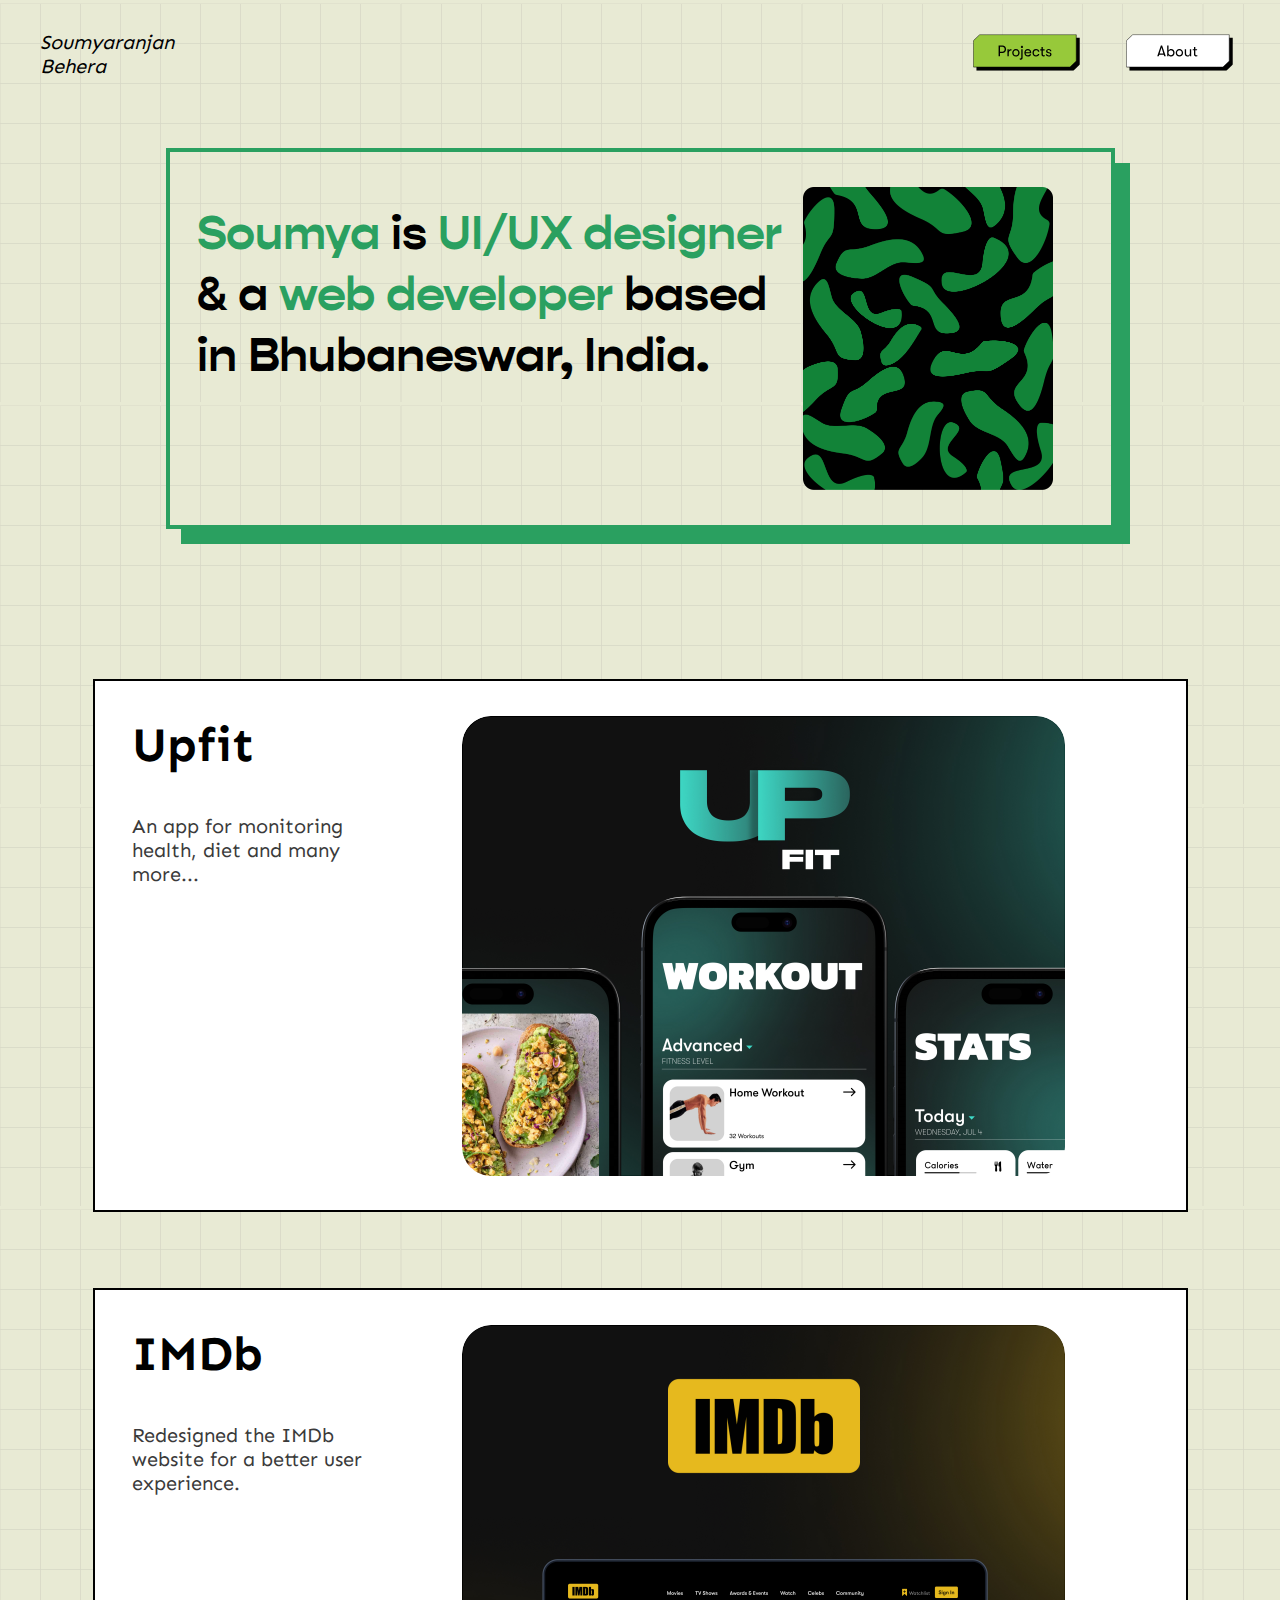
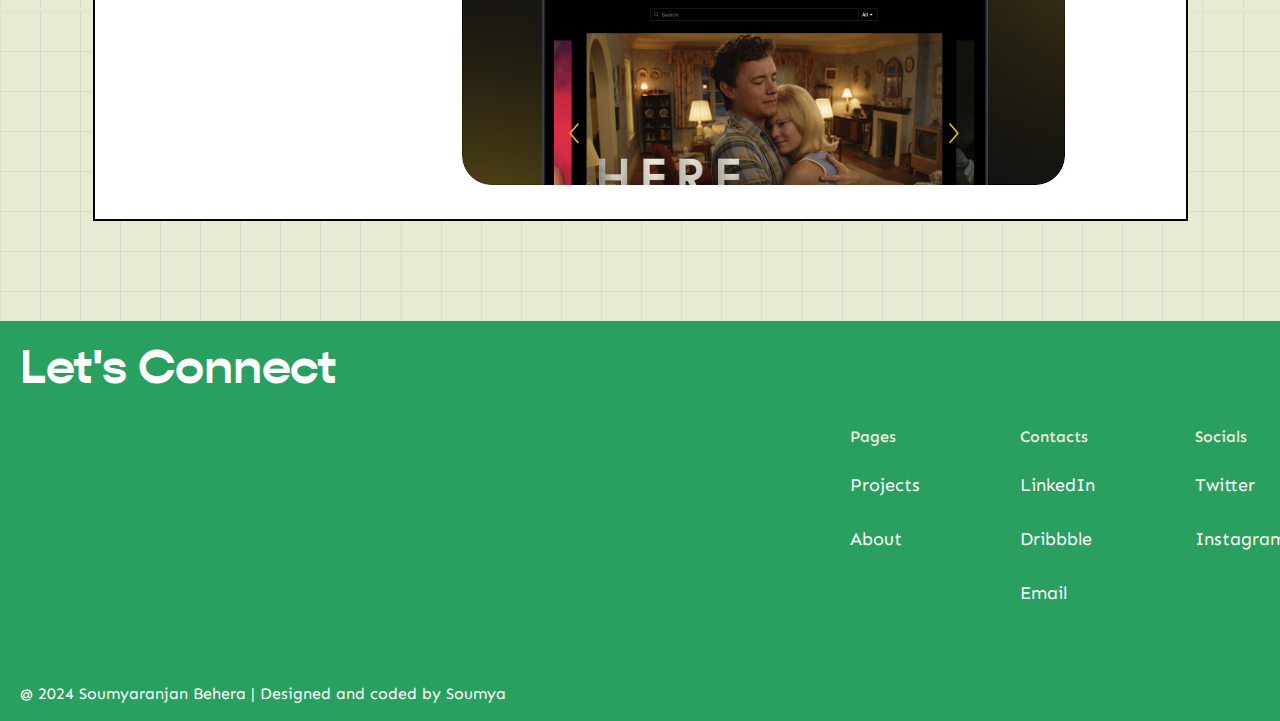
==== index.html @ 70f09c8f "Home Page changes" ====
<!DOCTYPE html>
<html lang="en">
<head>
  <title>portfolio.project</title>
  <link rel="stylesheet" href="project.css">
  <link rel="preconnect" href="https://fonts.googleapis.com">
  <link rel="preconnect" href="https://fonts.gstatic.com" crossorigin>
  <link href="https://fonts.googleapis.com/css2?family=Figtree:ital,wght@0,300..900;1,300..900&family=Handjet:wght@100..900&family=Sen:wght@400..800&display=swap" rel="stylesheet">
</head>

<body>
  <nav class="navbar">
    <div class="navdiv">
      <div class="logo">
        <a>Soumyaranjan Behera</a>
      </div>
      <ul>
        <li><a href="#">
          <img class="btn" src="./assets/svgs/projects_gr.svg" alt="projects">
        </a></li>
                
        <li><a href="./about.html">
          <img class="btn" src="./assets/svgs/about_w.svg" alt="about">
        </a></li>
      </ul>
    </div>
  </nav>

  <section class="prjt-in">
    <div class="intro-div">
      <p class="word">
        <span class="tone">Soumya</span> is <span class="tone">UI/UX designer</span> & a <span class="tone">web developer</span> based in Bhubaneswar, India.
      </p>
      <img src="./assets/imgs/pf.png" alt="loading" class="graphic">
    </div>
  </section>

  <section class="prjt">
    <a href="upfit.html" class="dec">
      <div class="upfi">
        <div class="upf">
          <p class="up">Upfit</p>
          <p class="up-info">An app for monitoring health, diet and many more...</p>
        </div>
        <img class="prjt-img" src="./assets/imgs/upfit.jpg">
      </div>
    </a>
    <a class="dec" href="imdb.html">
      <div class="imdb">
        <div class="imd">
          <p class="up">IMDb</p>
          <p class="up-info">Redesigned the IMDb website for a better user experience.</p>
        </div>
        <img class="prjt-img" src="./assets/imgs/imdb.jpg">
      </div>
    </a>
  </section>

  <footer class="footer">
    <p class="connect">Let's Connect</p>
    <div class="links">
      <div class="page">
        <p class="bar">Pages</p>
        <div class="pages">
          <a class="style" href="./index.html">Projects</a>
          
          <a class="style" href="./about.html">About</a>
        </div>
      </div>
      <div class="contac">
        <p class="bar">Contacts</p>
        <div class="contact">
          <a href="https://www.linkedin.com/in/soumyaranjan-behera21/" class="style">LinkedIn</a>
          <a href="https://dribbble.com/soumyaranjan13" class="style">Dribbble</a>
          <a href="mailto:srbashish13@gmail.com" class="style">Email</a>
        </div>
      </div>
      <div class="socia">
        <p class="bar">Socials</p>
        <div class="social">
          <a href="https://x.com/be_soumyaa" class="style">Twitter</a>
          <a href="https://www.instagram.com/beingsoumya__/" class="style">Instagram</a>
        </div>
      </div>
    </div>
    <p class="credit">@ 2024 Soumyaranjan Behera  |  Designed and coded by Soumya</p>
  </footer>

</body>
</html>
---- project.css ----
@import url("font/gopher/stylesheet.css");

body{
  background-color: #E8EAD4;
  background-image: url("./assets/imgs/txt0.png");
}

*{
  margin: 0;
}

.navbar{
  margin-left: 40px;
  margin-top: 30px;
}

.navdiv{
  display: flex;
  align-items: center;
  justify-content: space-between;
}

.logo{
  font-size: 20px;
  width: 134px;
  font-family: "sen";
  font-style: italic;
  margin-bottom: none;
  margin-top: none;
}

li {
  list-style: none;
  display: inline-block;
  margin-right: 52px;
}

.btn{
  transform: scale(1.1);
}

.prjt-in{
  display: flex;
  justify-content: center;
  margin-top: 70px;
  margin-bottom: 150px;
}

.intro-div{
  width: 856px;
  height: 303px;
  display: flex;
  gap: 15px;
  justify-content: center;
  padding: 35px 58px 35px 27px;
  border: 4px solid #2AA060;
  box-shadow: 15px 15px #2AA060;
}
.tone{
  color: #2AA060;
}

.word{
  color: #000;
  font-family: "Gopher";
  font-size: 48px;
  font-weight: 700;
  width: 592px;
  margin-top: 15px;
}

.graphic{
  width: 250px;
  height: 303px;
}

.prjt{
  display: flex;
  flex-direction: column;
  align-items: center;
  gap: 76px;
}

.dec{
  text-decoration: none;
}

.upfi,
.imdb{
  width: 1091px;
  height: 529px;
  border: 2px solid #000;
  background-color: #fff;
  display: flex;
  gap: 72px;
}

.upfi:hover{
  background-color: #72E1CD;
  box-shadow: 12px 12px #1b1b1b;
  transform: scale(1.05);
  transition: all 0.5s;
}

.imdb:hover{
  background-color: #E6C342;
  box-shadow: 12px 12px #1b1b1b;
  transform: scale(1.05);
  transition: all 0.5s;
}


.up{
  color: #000;
  font-family: "sen";
  font-size: 48px;
  font-style: normal;
  font-weight: 700;
  line-height: normal;
  margin: 35px 0px 0px 37px;
}

.up-info{
  color: #3A3A3A;
  font-family: "sen";
  font-size: 20px;
  font-style: normal;
  font-weight: 400;
  line-height: normal;
  margin: 0px 0px 0px 37px;
  width: 258px;
}

.upf,
.imd{
  display: flex;
  flex-direction: column;
  gap: 40px;
}

.prjt-img{
  width: 603.219px;
  height: 460.069px;
  margin-top: 35px;
  border-radius: 29px;
}

.footer{
  background-color: #2AA060;
  width: 100%;
  height: 400px;
  margin-top: 100px;
}

.style{
  font-family: "sen";
  font-size: 18px;
  text-decoration: none;
  color: #fff;
}
.style:hover{
  text-decoration: underline;
}

.bar{
  margin: 0px;
  font-family: "sen";
  font-size: 16px;
  font-weight: 550;
  color: #E8EAD4;
}

.pages,
.contact,
.social{
  display: flex;
  flex-direction: column;
  gap: 32px;
}

.page,
.contac,
.socia{
  display: flex;
  flex-direction: column;
  gap: 28px;
}

.links{
  display: flex;
  gap: 100px;
  margin-left: 850px;
}

.connect{
  font-family: "Gopher";
  color: #fff;
  font-size: 48px;
  font-weight: bolder;
  margin-left: 20px;
  padding-top: 15px;
  margin-top: 0px;
  margin-bottom: 30px;
}

.credit{
  font-family: "sen";
  font-size: 16px;
  color: #FFF;
  margin-left: 20px;
  margin-top: 80px;
}
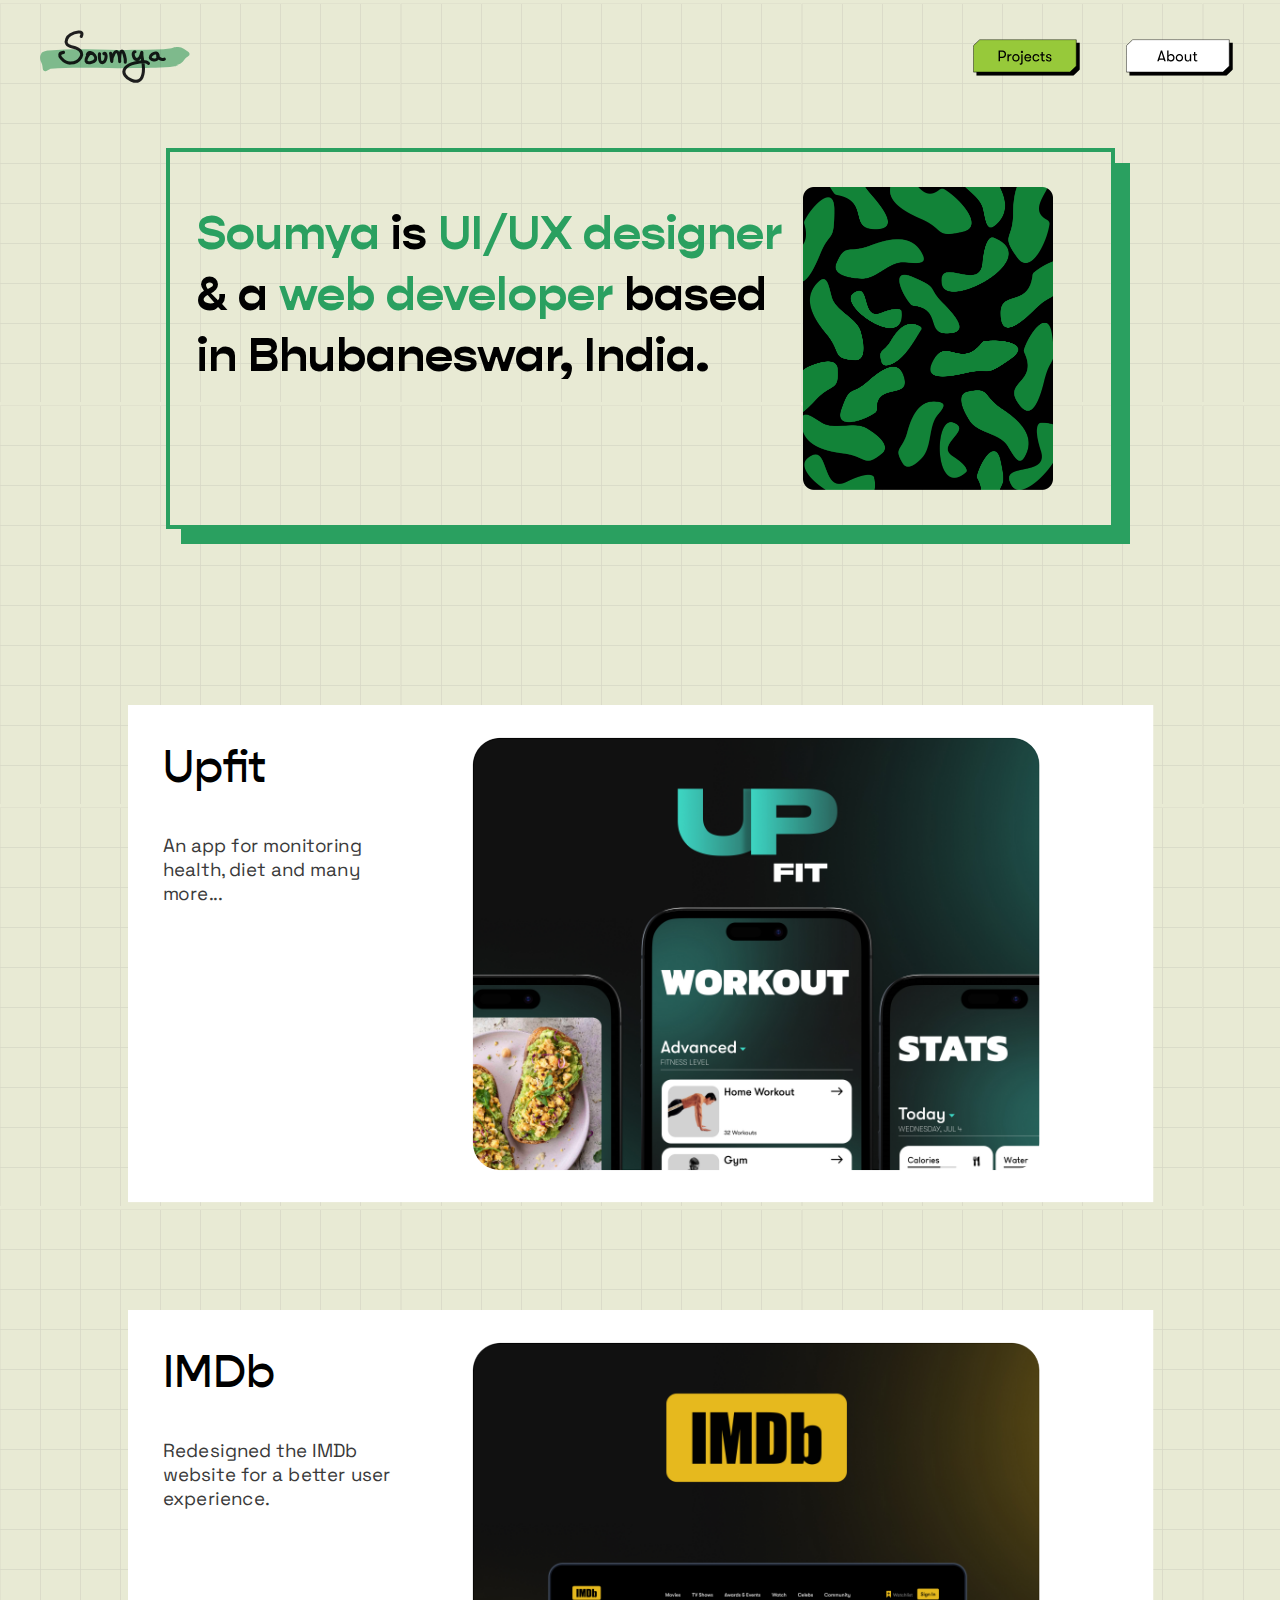
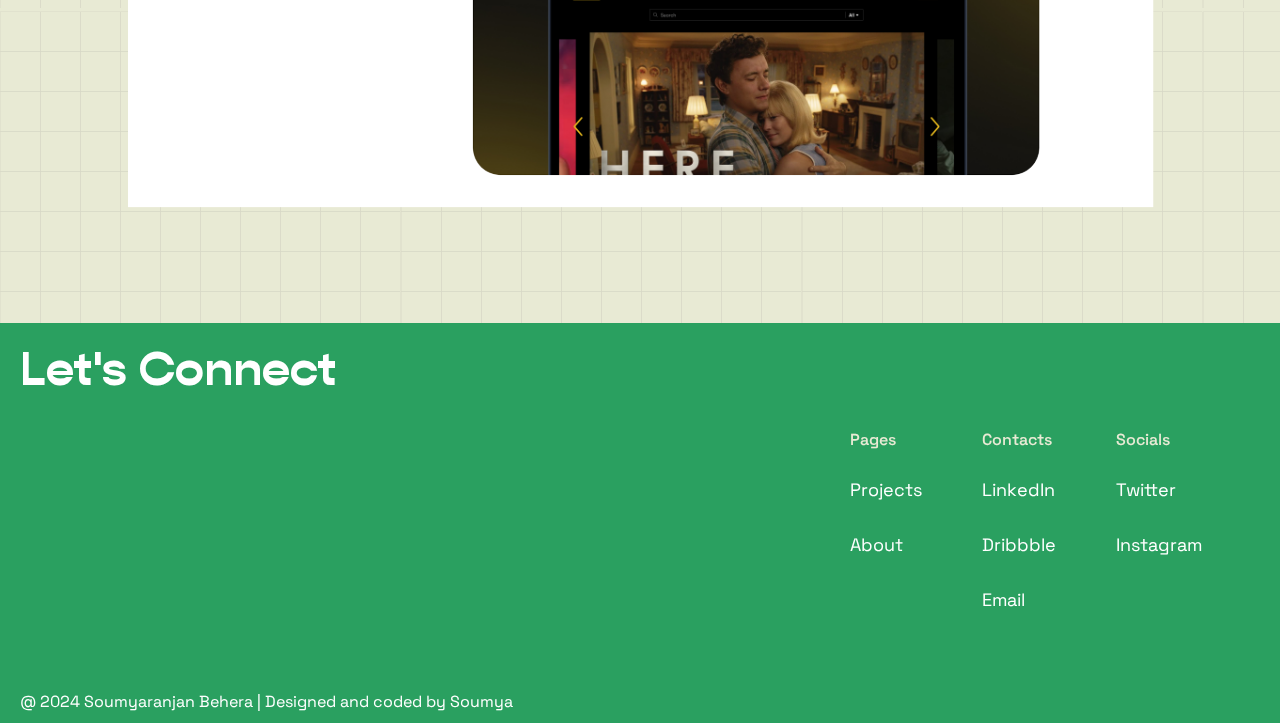
==== commit ab532f3e: "case study update" ====
--- a/index.html
+++ b/index.html
@@ -1,18 +1,28 @@
 <!DOCTYPE html>
 <html lang="en">
 <head>
-  <title>portfolio.project</title>
+  <title>Soumya | Portfolio</title>
   <link rel="stylesheet" href="project.css">
   <link rel="preconnect" href="https://fonts.googleapis.com">
   <link rel="preconnect" href="https://fonts.gstatic.com" crossorigin>
-  <link href="https://fonts.googleapis.com/css2?family=Figtree:ital,wght@0,300..900;1,300..900&family=Handjet:wght@100..900&family=Sen:wght@400..800&display=swap" rel="stylesheet">
+  <link href="https://fonts.googleapis.com/css2?family=Figtree:ital,wght@0,300..900;1,300..900&family=Handjet:wght@100..900&family=Sen:wght@400..800&family=Space+Grotesk:wght@300..700&display=swap" rel="stylesheet">
 </head>
 
 <body>
   <nav class="navbar">
     <div class="navdiv">
       <div class="logo">
-        <a>Soumyaranjan Behera</a>
+        <a href="#"><svg width="150" height="53" viewBox="0 0 150 53" fill="none" xmlns="http://www.w3.org/2000/svg">
+          <path d="M41.222 6.47874C44.9333 -0.943703 33.6489 2.62897 30.3239 4.7133C27.4655 6.50514 24.8945 10.6478 26.827 14.0158C28.359 16.6859 33.6786 17.0891 36.2652 18.1238C47.3737 22.5672 39.4017 32.96 30.3578 33.096C24.7397 33.1805 14.0099 23.5539 23.4998 22.3676" stroke="#1E1E1E" stroke-width="3.0565" stroke-linecap="round" stroke-linejoin="round"/>
+          <path d="M51.0005 23.5895C51.0005 19.81 40.2949 34.0431 50.1178 32.6883C63.5334 30.8379 49.2609 17.104 47.3338 24.8117" stroke="#1E1E1E" stroke-width="3.0565" stroke-linecap="round" stroke-linejoin="round"/>
+          <path d="M59.5556 24.2024C59.5556 21.448 58.5857 31.2315 61.1173 32.3165C66.2933 34.5348 67.8494 21.5833 63.8334 23.5912" stroke="#1E1E1E" stroke-width="3.0565" stroke-linecap="round" stroke-linejoin="round"/>
+          <path d="M70.5557 23.5891C70.5557 21.0663 71.7779 33.5811 71.7779 31.0582C71.7779 28.038 75.5456 16.4105 78.7378 24.2681C79.5972 26.3837 79.7223 28.7377 79.7223 30.9903C79.7223 33.7854 79.2747 25.1654 80.4693 22.6385C83.3238 16.6 85.709 29.7116 85.2223 32.1447" stroke="#1E1E1E" stroke-width="3.0565" stroke-linecap="round" stroke-linejoin="round"/>
+          <path d="M95.0014 21.7578C91.7531 21.7578 93.3567 29.4307 96.8347 29.4307C100.268 29.4307 101.162 24.9617 101.724 22.4368C102.004 21.1743 101.79 25.0302 101.995 26.3072C102.66 30.4521 103.489 34.3618 103.489 38.5973C103.489 46.5046 100.98 54.1324 91.4705 50.2424C86.8723 48.3613 80.9933 43.0687 85.4952 37.8165C89.2691 33.4136 99.3959 31.6714 104.813 31.6714C107.283 31.6714 108.785 33.7085 108.446 33.3689" stroke="#1E1E1E" stroke-width="3.0565" stroke-linecap="round" stroke-linejoin="round"/>
+          <path d="M118.223 26.6448C118.223 17.2963 103.79 28.4258 113.809 29.904C115.689 30.1814 117.675 29.1662 118.087 27.2559C118.186 26.7953 117.943 23.7012 117.747 24.7436C117.105 28.171 121.718 30.3973 124.334 29.0892" stroke="#1E1E1E" stroke-width="3.0565" stroke-linecap="round" stroke-linejoin="round"/>
+          <g style="mix-blend-mode:multiply" opacity="0.55">
+          <path d="M11.1007 38.515L2.89928 22.1121L2.50834 22.3075C2.08938 22.517 1.70836 22.8007 1.45514 23.1947C0.614488 24.5035 -0.990604 28.0014 1.53237 33.0473C2.28041 34.5434 2.62487 36.8299 2.78104 38.7928C2.91807 40.5192 4.77331 41.6787 6.3227 40.904L11.1007 38.515ZM9.71604 29.7024L8.88587 20.5706L9.71604 29.7024ZM40.6111 28.5141L40.4872 19.3455L40.6111 28.5141ZM97.4445 28.9555L97.162 19.7904L97.4445 28.9555ZM133.161 27.258L131.712 18.2036L133.161 27.258ZM144.086 19.0173L133.914 34.2764L134.277 34.5188C134.667 34.7787 135.102 34.9688 135.57 34.9931C137.124 35.0736 140.957 34.7318 144.086 30.0377C145.014 28.646 146.828 27.2125 148.455 26.103C149.886 25.1275 149.972 22.9414 148.531 21.9805L144.086 19.0173ZM11.1007 38.515C10.599 38.7659 10.2036 38.8552 10.0791 38.8794C10.0234 38.8903 10.0203 38.8883 10.1037 38.8783C10.1949 38.8673 10.3169 38.8551 10.5462 38.8343L8.88587 20.5706C8.07887 20.644 5.50852 20.8075 2.89928 22.1121L11.1007 38.515ZM10.5462 38.8343C20.3735 37.9409 30.3753 37.8228 40.735 37.6828L40.4872 19.3455C30.2884 19.4833 19.5491 19.6012 8.88587 20.5706L10.5462 38.8343ZM40.735 37.6828C50.0034 37.5576 59.2804 37.808 68.8214 38.0249C78.2911 38.2401 87.9837 38.4209 97.7269 38.1206L97.162 19.7904C87.9628 20.0739 78.7127 19.906 69.2382 19.6906C59.8351 19.4769 50.1666 19.2147 40.4872 19.3455L40.735 37.6828ZM97.7269 38.1206C108.441 37.7904 122.31 38.2801 134.609 36.3123L131.712 18.2036C120.951 19.9253 109.747 19.4025 97.162 19.7904L97.7269 38.1206ZM134.609 36.3123C135.991 36.0912 137.139 35.6957 137.758 35.4752C137.923 35.4167 138.079 35.3596 138.198 35.316C138.329 35.2684 138.417 35.236 138.502 35.2058C138.673 35.1445 138.705 35.1367 138.672 35.1461C138.629 35.1587 137.962 35.357 136.971 35.2937C136.453 35.2607 135.898 35.1603 135.335 34.9701C134.774 34.7804 134.298 34.5325 133.914 34.2764L144.086 19.0173C142.256 17.797 140.224 17.1251 138.139 16.992C136.197 16.8679 134.588 17.2378 133.592 17.5247C132.757 17.7656 131.714 18.1604 131.609 18.1979C131.243 18.328 131.381 18.2566 131.712 18.2036L134.609 36.3123Z" fill="#2AA060"/>
+          </g>
+          </svg></a>
       </div>
       <ul>
         <li><a href="#">
--- a/project.css
+++ b/project.css
@@ -21,9 +21,9 @@
 }
 
 .logo{
-  font-size: 20px;
+  font-size: 16px;
   width: 134px;
-  font-family: "sen";
+  font-family: "Space Grotesk";
   font-style: italic;
   margin-bottom: none;
   margin-top: none;
@@ -42,8 +42,8 @@
 .prjt-in{
   display: flex;
   justify-content: center;
-  margin-top: 70px;
-  margin-bottom: 150px;
+  margin-top: 60px;
+  margin-bottom: 160px;
 }
 
 .intro-div{
@@ -89,40 +89,43 @@
 .imdb{
   width: 1091px;
   height: 529px;
-  border: 2px solid #000;
+  /* border: 2px solid #000; */
   background-color: #fff;
   display: flex;
   gap: 72px;
+  transform: scale(0.94);
 }
 
 .upfi:hover{
   background-color: #72E1CD;
   box-shadow: 12px 12px #1b1b1b;
-  transform: scale(1.05);
+  transform: scale(0.98);
   transition: all 0.5s;
+  border: none;
 }
 
 .imdb:hover{
   background-color: #E6C342;
   box-shadow: 12px 12px #1b1b1b;
-  transform: scale(1.05);
+  transform: scale(0.98);
   transition: all 0.5s;
+  border: none;
 }
 
 
 .up{
   color: #000;
-  font-family: "sen";
+  font-family: "gopher";
   font-size: 48px;
   font-style: normal;
-  font-weight: 700;
+  font-weight: 500;
   line-height: normal;
   margin: 35px 0px 0px 37px;
 }
 
 .up-info{
   color: #3A3A3A;
-  font-family: "sen";
+  font-family: "Space Grotesk";
   font-size: 20px;
   font-style: normal;
   font-weight: 400;
@@ -153,7 +156,7 @@
 }
 
 .style{
-  font-family: "sen";
+  font-family: "Space Grotesk";
   font-size: 18px;
   text-decoration: none;
   color: #fff;
@@ -164,7 +167,7 @@
 
 .bar{
   margin: 0px;
-  font-family: "sen";
+  font-family: "Space Grotesk";
   font-size: 16px;
   font-weight: 550;
   color: #E8EAD4;
@@ -188,7 +191,7 @@
 
 .links{
   display: flex;
-  gap: 100px;
+  gap: 60px;
   margin-left: 850px;
 }
 
@@ -204,7 +207,7 @@
 }
 
 .credit{
-  font-family: "sen";
+  font-family: "Space Grotesk";
   font-size: 16px;
   color: #FFF;
   margin-left: 20px;
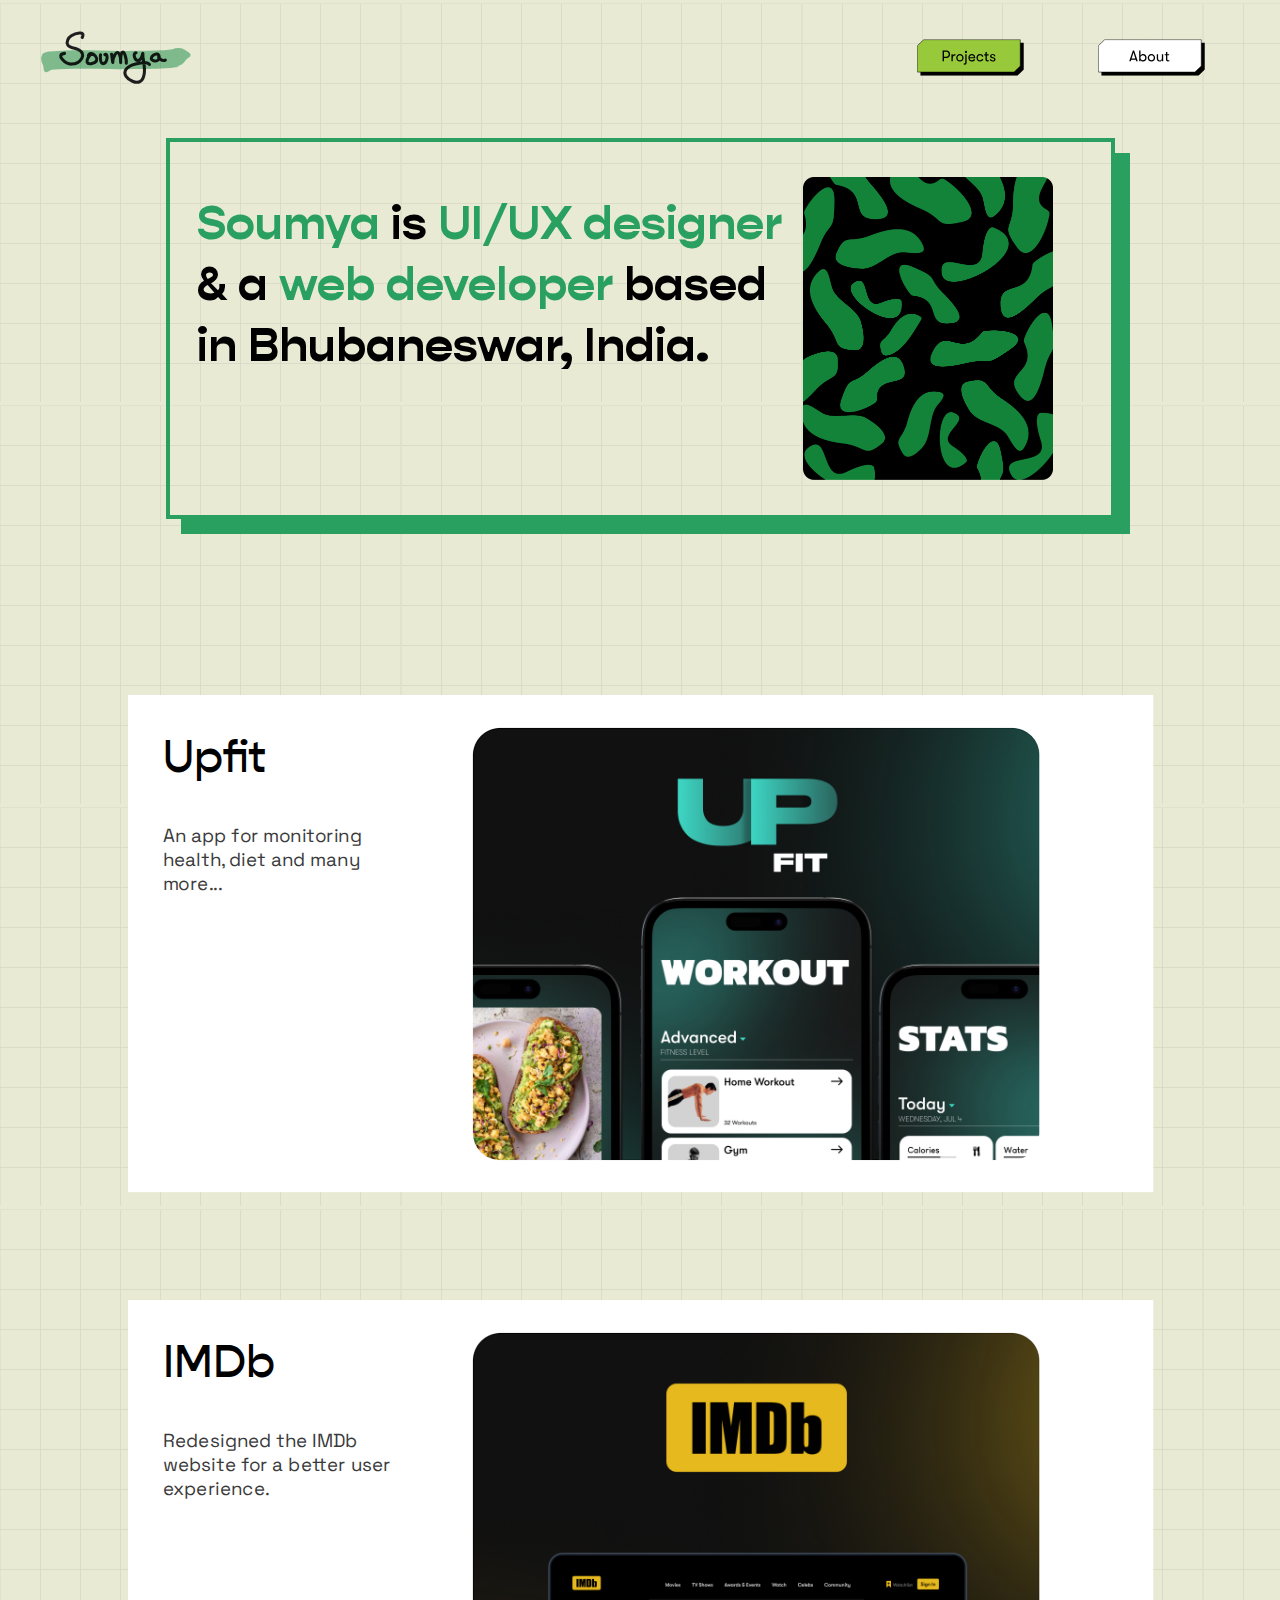
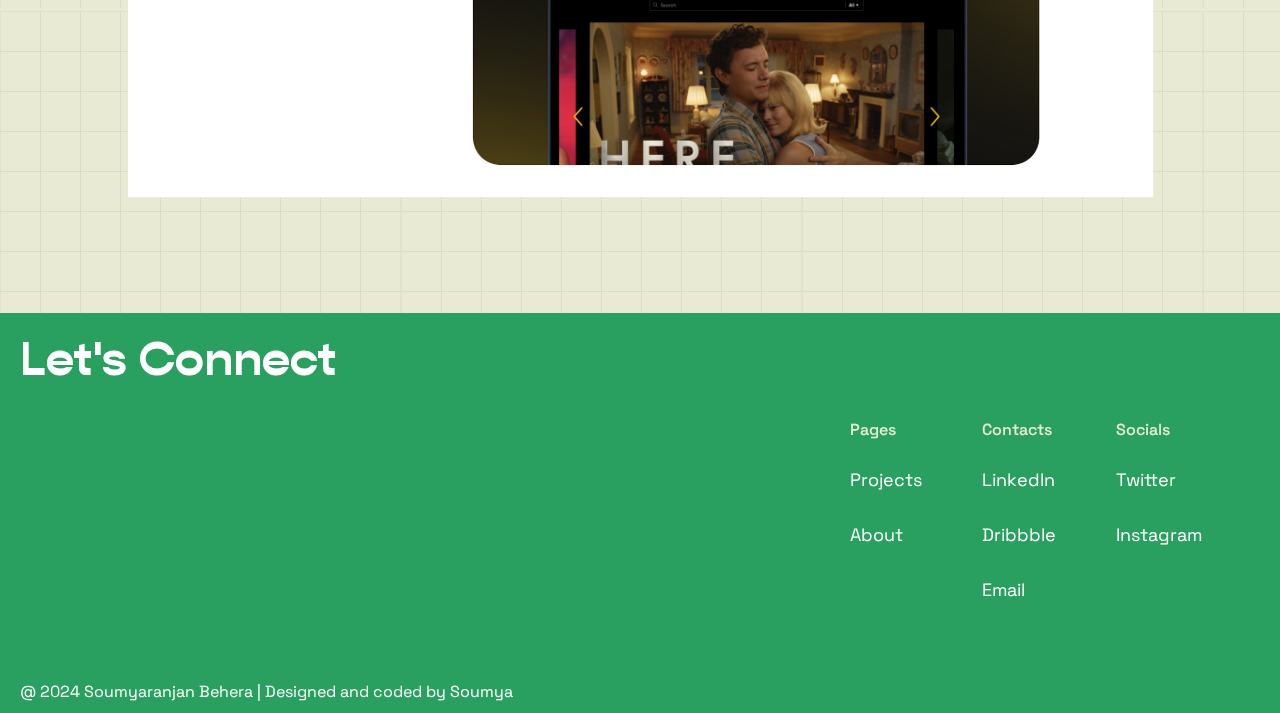
==== commit 765fbae7: "Added new Project" ====
--- a/index.html
+++ b/index.html
@@ -11,7 +11,7 @@
 <body>
   <nav class="navbar">
     <div class="navdiv">
-      <div class="logo">
+      <div>
         <a href="#"><svg width="150" height="53" viewBox="0 0 150 53" fill="none" xmlns="http://www.w3.org/2000/svg">
           <path d="M41.222 6.47874C44.9333 -0.943703 33.6489 2.62897 30.3239 4.7133C27.4655 6.50514 24.8945 10.6478 26.827 14.0158C28.359 16.6859 33.6786 17.0891 36.2652 18.1238C47.3737 22.5672 39.4017 32.96 30.3578 33.096C24.7397 33.1805 14.0099 23.5539 23.4998 22.3676" stroke="#1E1E1E" stroke-width="3.0565" stroke-linecap="round" stroke-linejoin="round"/>
           <path d="M51.0005 23.5895C51.0005 19.81 40.2949 34.0431 50.1178 32.6883C63.5334 30.8379 49.2609 17.104 47.3338 24.8117" stroke="#1E1E1E" stroke-width="3.0565" stroke-linecap="round" stroke-linejoin="round"/>
--- a/project.css
+++ b/project.css
@@ -10,29 +10,20 @@
 }
 
 .navbar{
-  margin-left: 40px;
-  margin-top: 30px;
+  margin-left: 3.2%;
+  margin-top: 2.4%;
 }
 
 .navdiv{
   display: flex;
   align-items: center;
   justify-content: space-between;
-}
-
-.logo{
-  font-size: 16px;
-  width: 134px;
-  font-family: "Space Grotesk";
-  font-style: italic;
-  margin-bottom: none;
-  margin-top: none;
 }
 
 li {
   list-style: none;
   display: inline-block;
-  margin-right: 52px;
+  margin-right: 8.9vh;
 }
 
 .btn{
@@ -42,7 +33,7 @@
 .prjt-in{
   display: flex;
   justify-content: center;
-  margin-top: 60px;
+  margin-top: 50px;
   margin-bottom: 160px;
 }
 
@@ -108,10 +99,10 @@
   background-color: #E6C342;
   box-shadow: 12px 12px #1b1b1b;
   transform: scale(0.98);
-  transition: all 0.5s;
+  transition: ease-in 0.5s;
+  transition: ease-out 0.5s;
   border: none;
 }
-
 
 .up{
   color: #000;
@@ -213,3 +204,11 @@
   margin-left: 20px;
   margin-top: 80px;
 }
+
+@media screen and (max-device-width: 425px){
+
+}
+
+@media screen and (max-device-width: 375px){
+
+}
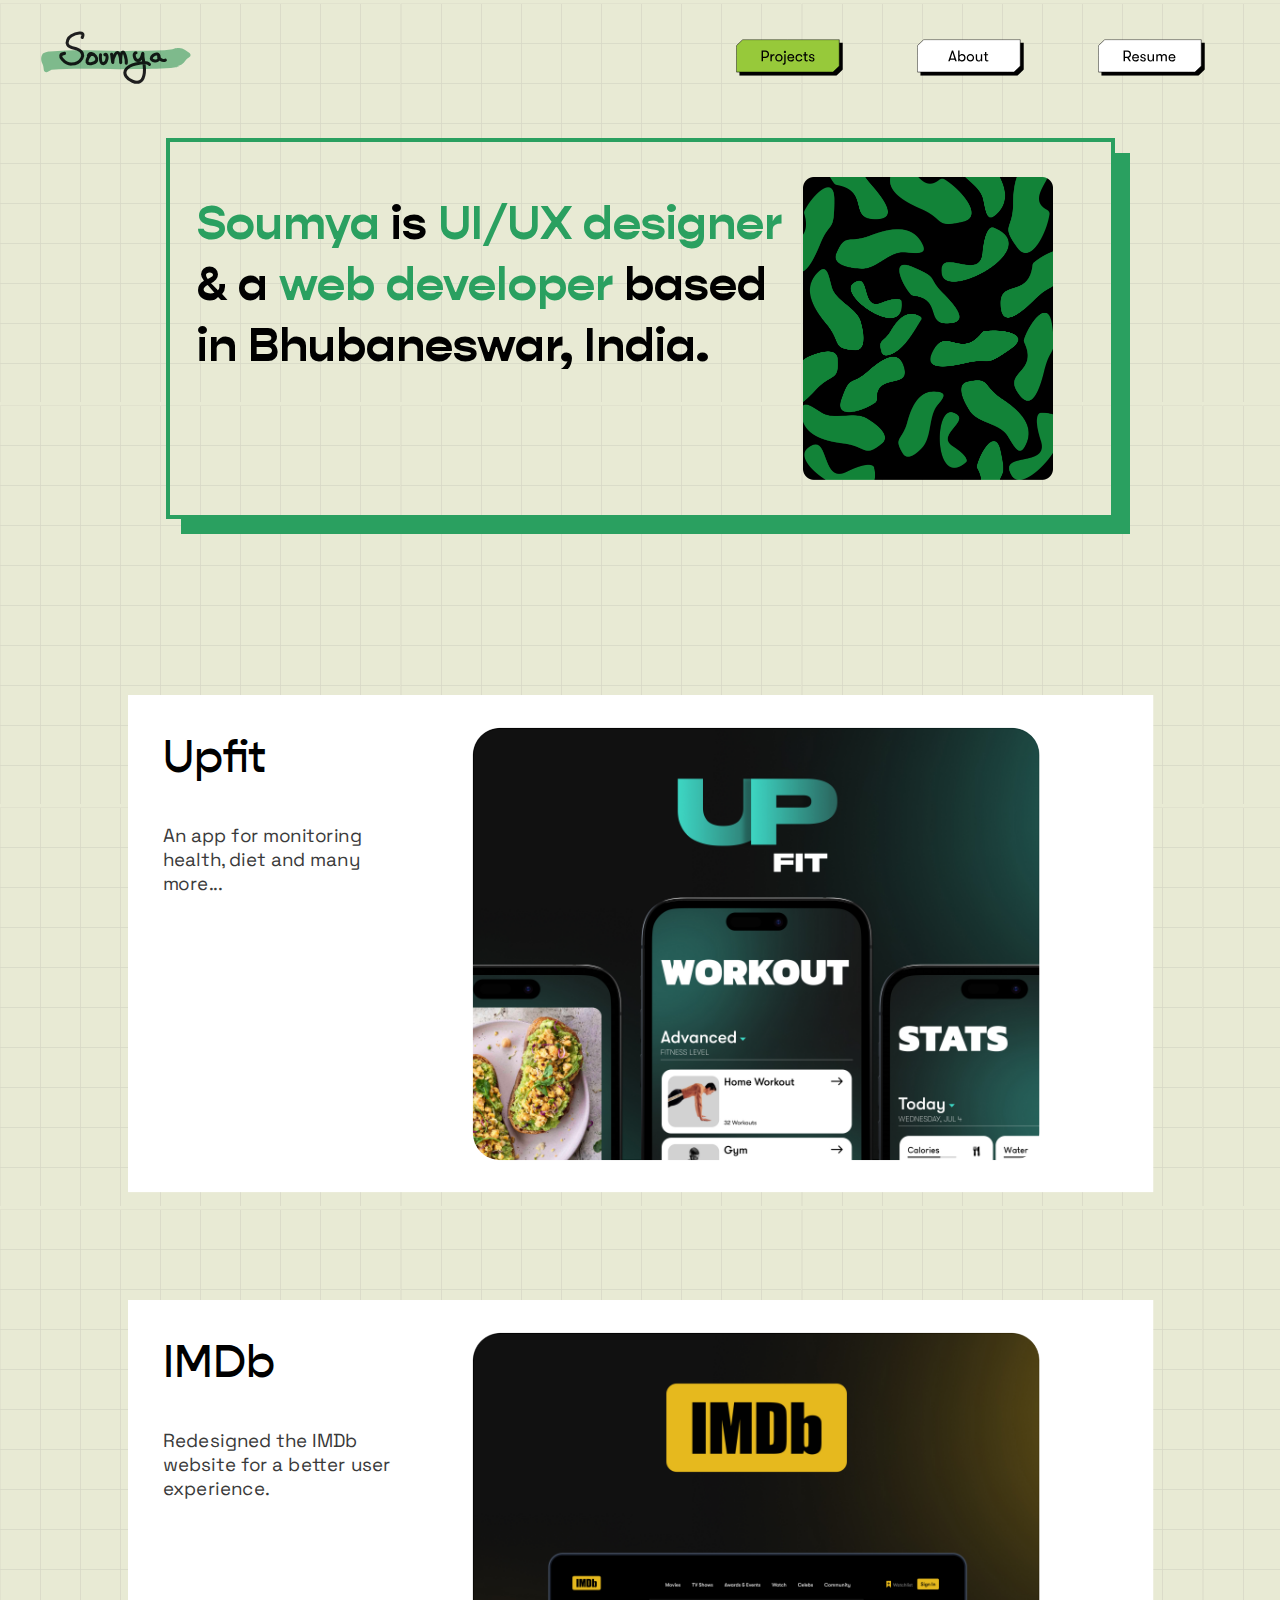
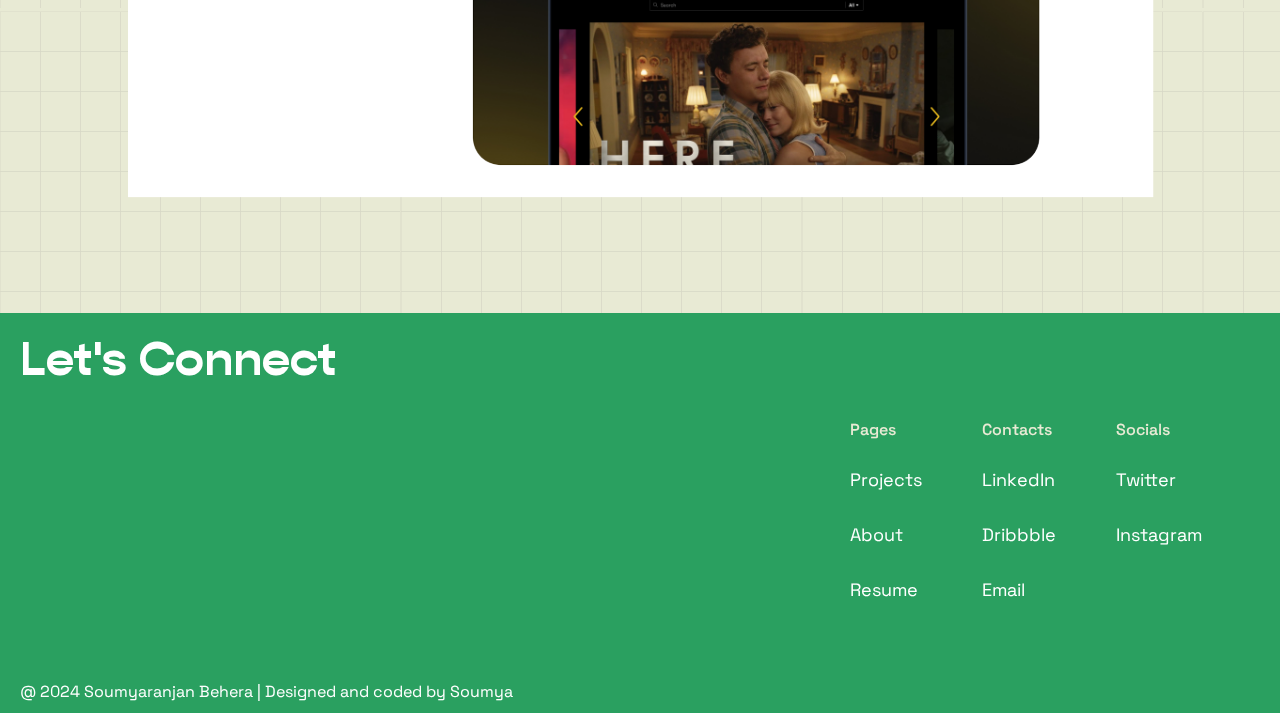
==== commit a1a19807: "Added Resume" ====
--- a/index.html
+++ b/index.html
@@ -1,7 +1,8 @@
 <!DOCTYPE html>
 <html lang="en">
 <head>
-  <title>Soumya | Portfolio</title>
+  <title> Soumya | Portfolio</title>
+  <link rel="icon" type="image/x-icon" href="assets/imgs/pf.png">
   <link rel="stylesheet" href="project.css">
   <link rel="preconnect" href="https://fonts.googleapis.com">
   <link rel="preconnect" href="https://fonts.gstatic.com" crossorigin>
@@ -21,7 +22,7 @@
           <path d="M118.223 26.6448C118.223 17.2963 103.79 28.4258 113.809 29.904C115.689 30.1814 117.675 29.1662 118.087 27.2559C118.186 26.7953 117.943 23.7012 117.747 24.7436C117.105 28.171 121.718 30.3973 124.334 29.0892" stroke="#1E1E1E" stroke-width="3.0565" stroke-linecap="round" stroke-linejoin="round"/>
           <g style="mix-blend-mode:multiply" opacity="0.55">
           <path d="M11.1007 38.515L2.89928 22.1121L2.50834 22.3075C2.08938 22.517 1.70836 22.8007 1.45514 23.1947C0.614488 24.5035 -0.990604 28.0014 1.53237 33.0473C2.28041 34.5434 2.62487 36.8299 2.78104 38.7928C2.91807 40.5192 4.77331 41.6787 6.3227 40.904L11.1007 38.515ZM9.71604 29.7024L8.88587 20.5706L9.71604 29.7024ZM40.6111 28.5141L40.4872 19.3455L40.6111 28.5141ZM97.4445 28.9555L97.162 19.7904L97.4445 28.9555ZM133.161 27.258L131.712 18.2036L133.161 27.258ZM144.086 19.0173L133.914 34.2764L134.277 34.5188C134.667 34.7787 135.102 34.9688 135.57 34.9931C137.124 35.0736 140.957 34.7318 144.086 30.0377C145.014 28.646 146.828 27.2125 148.455 26.103C149.886 25.1275 149.972 22.9414 148.531 21.9805L144.086 19.0173ZM11.1007 38.515C10.599 38.7659 10.2036 38.8552 10.0791 38.8794C10.0234 38.8903 10.0203 38.8883 10.1037 38.8783C10.1949 38.8673 10.3169 38.8551 10.5462 38.8343L8.88587 20.5706C8.07887 20.644 5.50852 20.8075 2.89928 22.1121L11.1007 38.515ZM10.5462 38.8343C20.3735 37.9409 30.3753 37.8228 40.735 37.6828L40.4872 19.3455C30.2884 19.4833 19.5491 19.6012 8.88587 20.5706L10.5462 38.8343ZM40.735 37.6828C50.0034 37.5576 59.2804 37.808 68.8214 38.0249C78.2911 38.2401 87.9837 38.4209 97.7269 38.1206L97.162 19.7904C87.9628 20.0739 78.7127 19.906 69.2382 19.6906C59.8351 19.4769 50.1666 19.2147 40.4872 19.3455L40.735 37.6828ZM97.7269 38.1206C108.441 37.7904 122.31 38.2801 134.609 36.3123L131.712 18.2036C120.951 19.9253 109.747 19.4025 97.162 19.7904L97.7269 38.1206ZM134.609 36.3123C135.991 36.0912 137.139 35.6957 137.758 35.4752C137.923 35.4167 138.079 35.3596 138.198 35.316C138.329 35.2684 138.417 35.236 138.502 35.2058C138.673 35.1445 138.705 35.1367 138.672 35.1461C138.629 35.1587 137.962 35.357 136.971 35.2937C136.453 35.2607 135.898 35.1603 135.335 34.9701C134.774 34.7804 134.298 34.5325 133.914 34.2764L144.086 19.0173C142.256 17.797 140.224 17.1251 138.139 16.992C136.197 16.8679 134.588 17.2378 133.592 17.5247C132.757 17.7656 131.714 18.1604 131.609 18.1979C131.243 18.328 131.381 18.2566 131.712 18.2036L134.609 36.3123Z" fill="#2AA060"/>
-          </g>
+          </g> 
           </svg></a>
       </div>
       <ul>
@@ -31,6 +32,10 @@
                 
         <li><a href="./about.html">
           <img class="btn" src="./assets/svgs/about_w.svg" alt="about">
+        </a></li>
+
+        <li><a target="_blank" href="https://drive.google.com/file/d/1YztD3E2BII81Pl2XdlSdgx4Kla6ucN0V/view?usp=sharing">
+          <img class="btn" src="./assets/svgs/cv.svg" alt="projects">
         </a></li>
       </ul>
     </div>
@@ -72,9 +77,9 @@
       <div class="page">
         <p class="bar">Pages</p>
         <div class="pages">
-          <a class="style" href="./index.html">Projects</a>
-          
+          <a class="style" href="./index.html">Projects</a> 
           <a class="style" href="./about.html">About</a>
+          <a target="_blank" class="style" href="assets/soumya_cv.pdf">Resume</a>
         </div>
       </div>
       <div class="contac">
--- a/project.css
+++ b/project.css
@@ -80,7 +80,6 @@
 .imdb{
   width: 1091px;
   height: 529px;
-  /* border: 2px solid #000; */
   background-color: #fff;
   display: flex;
   gap: 72px;
@@ -92,7 +91,7 @@
   box-shadow: 12px 12px #1b1b1b;
   transform: scale(0.98);
   transition: all 0.5s;
-  border: none;
+  border: 2px solid #000;
 }
 
 .imdb:hover{
@@ -101,7 +100,7 @@
   transform: scale(0.98);
   transition: ease-in 0.5s;
   transition: ease-out 0.5s;
-  border: none;
+  border: 2px solid #000;
 }
 
 .up{
@@ -211,4 +210,4 @@
 
 @media screen and (max-device-width: 375px){
 
-}
+}